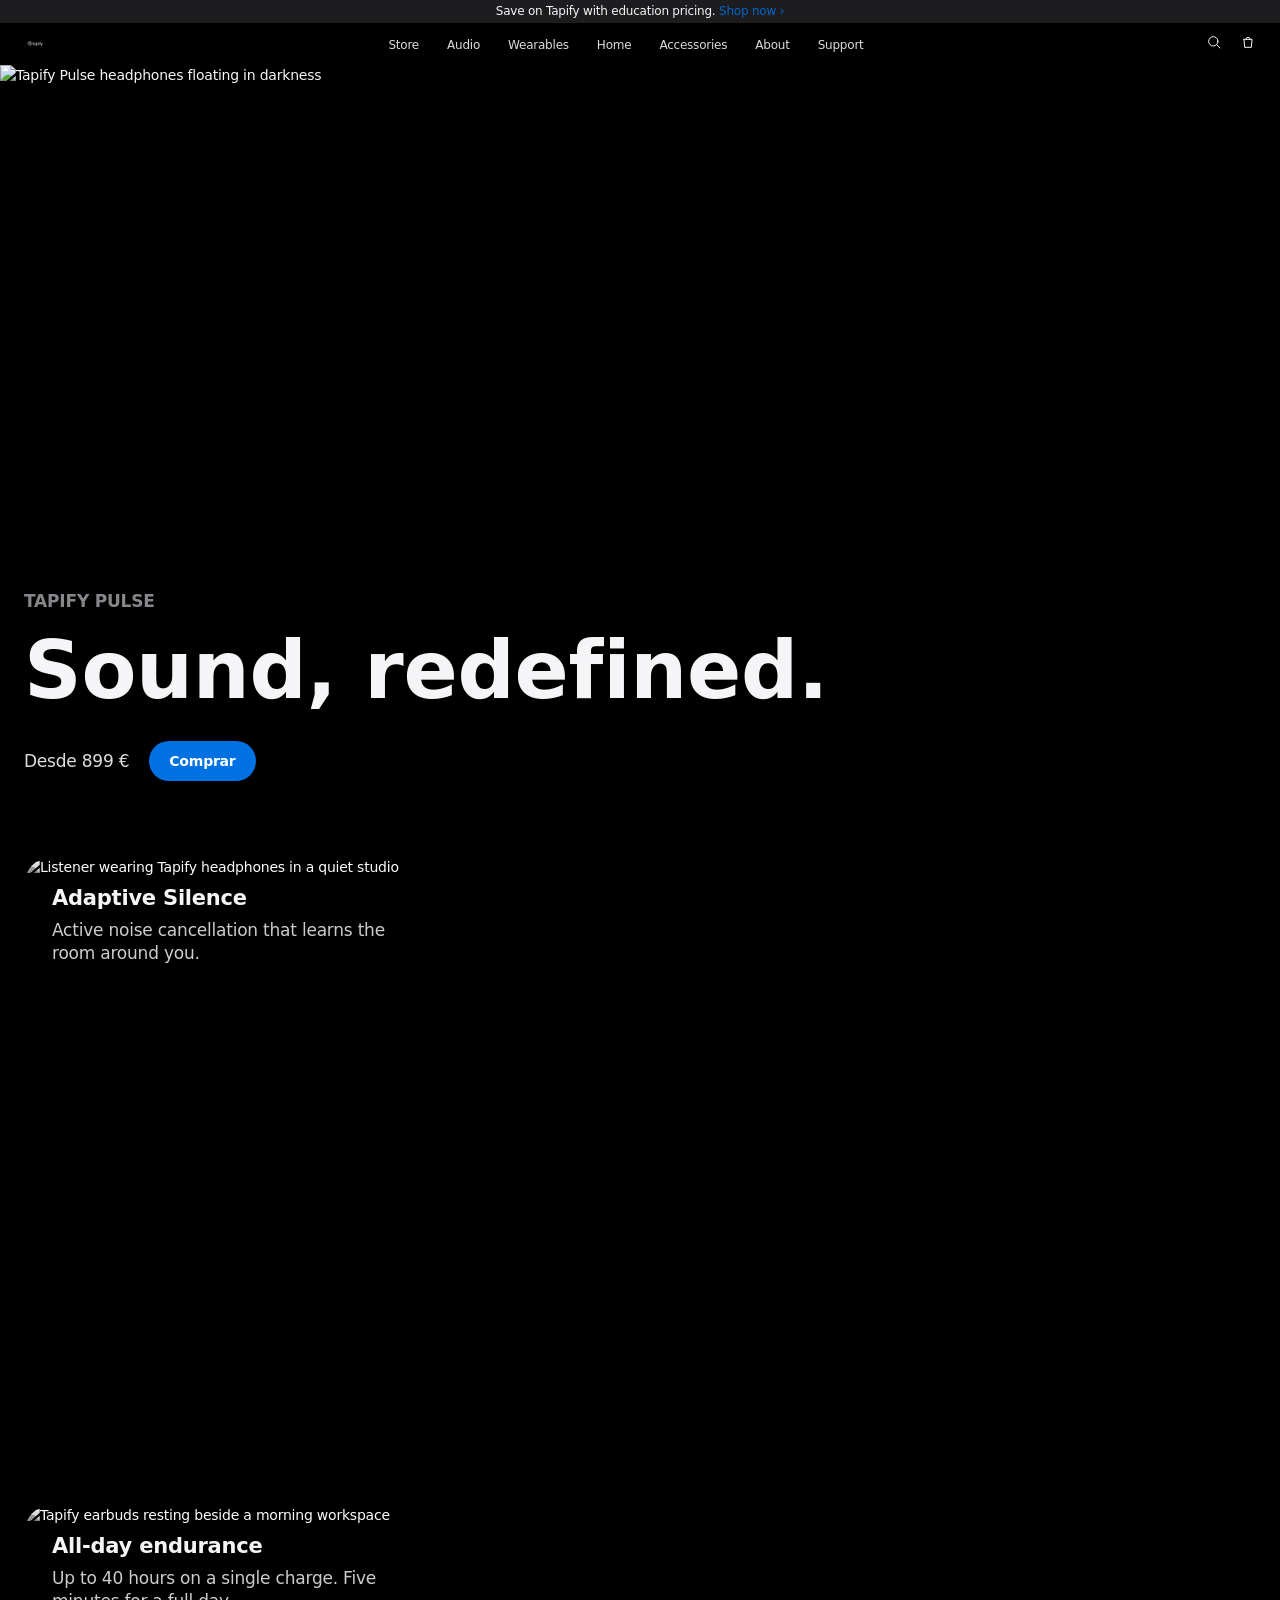
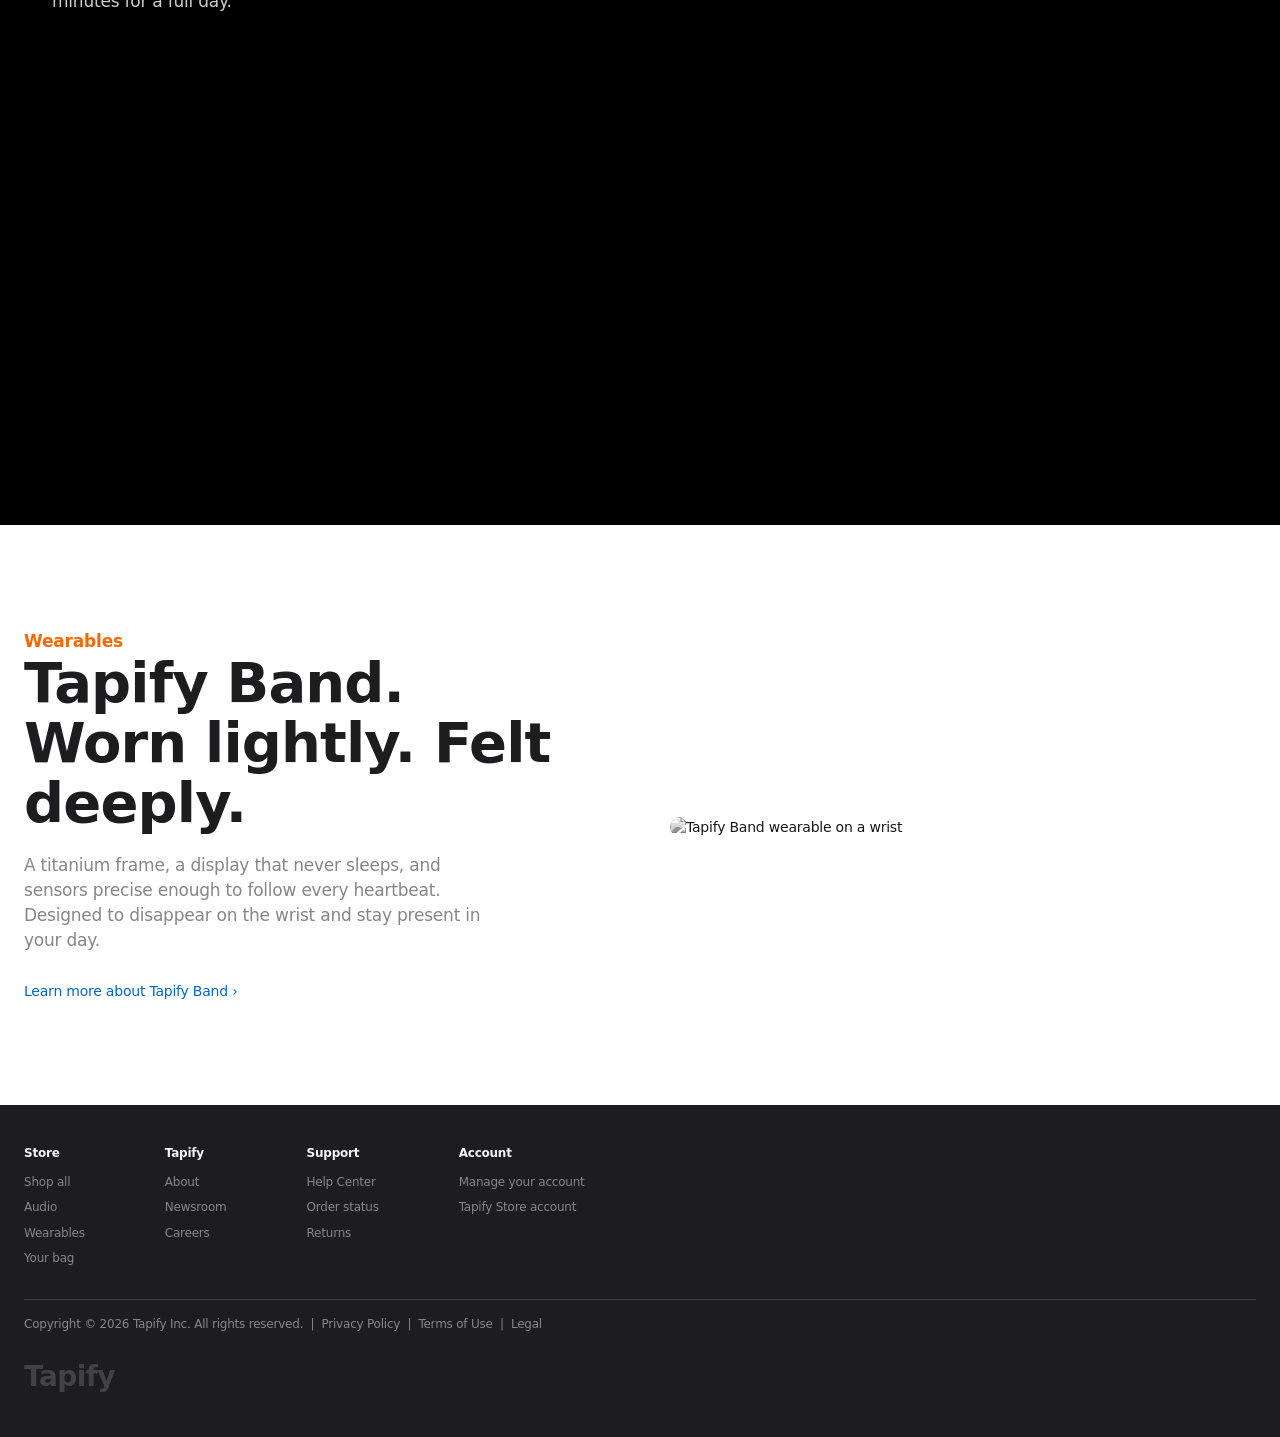
==== index.html @ 0c236855 "Initial Tapify storefront: 5 pages + shared design system Co-Authored-By: Claude Opus 4.8 (1M contex" ====
<!DOCTYPE html>
<html lang="en">
<head>
  <meta charset="UTF-8" />
  <meta name="viewport" content="width=device-width, initial-scale=1.0" />
  <title>Tapify — Sound, redefined.</title>
  <link rel="stylesheet" href="styles/global.css" />
  <link rel="stylesheet" href="styles/home.css" />
</head>
<body>

  <!-- 1. Promo banner -->
  <div class="promo">
    Save on Tapify with education pricing. <a href="shop.html" class="link-blue">Shop now &rsaquo;</a>
  </div>

  <!-- 2. Sticky pill nav -->
  <nav class="nav">
    <div class="nav__inner">
      <a href="index.html" class="nav__brand" aria-label="Tapify home">
        <img src="assets/tapify-logo.png" alt="Tapify" />
      </a>

      <ul class="nav__links">
        <li><a href="shop.html">Store</a></li>
        <li><a href="product.html">Audio</a></li>
        <li><a href="shop.html">Wearables</a></li>
        <li><a href="shop.html">Home</a></li>
        <li><a href="shop.html">Accessories</a></li>
        <li><a href="about.html">About</a></li>
        <li><a href="about.html">Support</a></li>
      </ul>

      <div class="nav__icons">
        <a href="shop.html" aria-label="Search">
          <svg viewBox="0 0 24 24" stroke-width="1.5" stroke-linecap="round" stroke-linejoin="round">
            <circle cx="11" cy="11" r="7" />
            <line x1="16.5" y1="16.5" x2="21" y2="21" />
          </svg>
        </a>
        <a href="cart.html" aria-label="Bag">
          <svg viewBox="0 0 24 24" stroke-width="1.5" stroke-linecap="round" stroke-linejoin="round">
            <path d="M6 8h12l-1 12H7L6 8Z" />
            <path d="M9 8a3 3 0 0 1 6 0" />
          </svg>
        </a>
      </div>
    </div>
  </nav>

  <!-- 3. HERO stage -->
  <header class="hero">
    <div class="hero__media">
      <img
        src="https://images.unsplash.com/photo-1505740420928-5e560c06d30e?w=1600"
        alt="Tapify Pulse headphones floating in darkness"
      />
    </div>
    <div class="container hero__copy">
      <p class="eyebrow">TAPIFY PULSE</p>
      <h1 class="hero-title hero__title">Sound, redefined.</h1>
      <div class="hero__row">
        <span class="hero__price">Desde 899 &euro;</span>
        <a href="product.html" class="btn-cta">Comprar</a>
      </div>
    </div>
  </header>

  <!-- 4. Two stacked DARK feature stages -->
  <section class="section--dark feature-stage">
    <div class="container">
      <figure class="feature-card">
        <img
          src="https://images.unsplash.com/photo-1484704849700-f032a568e944?w=1600"
          alt="Listener wearing Tapify headphones in a quiet studio"
        />
        <figcaption class="feature-card__overlay">
          <span class="feature-card__kicker">Adaptive Silence</span>
          <span class="feature-card__sub">Active noise cancellation that learns the room around you.</span>
        </figcaption>
      </figure>
    </div>
  </section>

  <section class="section--dark feature-stage">
    <div class="container">
      <figure class="feature-card">
        <img
          src="https://images.unsplash.com/photo-1546435770-a3e426bf472b?w=1600"
          alt="Tapify earbuds resting beside a morning workspace"
        />
        <figcaption class="feature-card__overlay">
          <span class="feature-card__kicker">All-day endurance</span>
          <span class="feature-card__sub">Up to 40 hours on a single charge. Five minutes for a full day.</span>
        </figcaption>
      </figure>
    </div>
  </section>

  <!-- 5. LIGHT detail band -->
  <section class="section section--light detail">
    <div class="container">
      <p class="eyebrow eyebrow--orange">Wearables</p>
      <div class="split">
        <div>
          <h2 class="display">Tapify Band.<br />Worn lightly. Felt deeply.</h2>
          <p class="body-copy">
            A titanium frame, a display that never sleeps, and sensors precise
            enough to follow every heartbeat. Designed to disappear on the wrist
            and stay present in your day.
          </p>
          <a href="product.html" class="link-blue">Learn more about Tapify Band &rsaquo;</a>
        </div>
        <img
          src="https://images.unsplash.com/photo-1523275335684-37898b6baf30?w=1600"
          alt="Tapify Band wearable on a wrist"
        />
      </div>
    </div>
  </section>

  <!-- 6. Footer -->
  <footer class="footer">
    <div class="container">
      <div class="footer__cols">
        <div class="footer__col">
          <h4>Store</h4>
          <ul>
            <li><a href="shop.html">Shop all</a></li>
            <li><a href="product.html">Audio</a></li>
            <li><a href="shop.html">Wearables</a></li>
            <li><a href="cart.html">Your bag</a></li>
          </ul>
        </div>
        <div class="footer__col">
          <h4>Tapify</h4>
          <ul>
            <li><a href="about.html">About</a></li>
            <li><a href="about.html">Newsroom</a></li>
            <li><a href="about.html">Careers</a></li>
          </ul>
        </div>
        <div class="footer__col">
          <h4>Support</h4>
          <ul>
            <li><a href="about.html">Help Center</a></li>
            <li><a href="about.html">Order status</a></li>
            <li><a href="about.html">Returns</a></li>
          </ul>
        </div>
        <div class="footer__col">
          <h4>Account</h4>
          <ul>
            <li><a href="about.html">Manage your account</a></li>
            <li><a href="shop.html">Tapify Store account</a></li>
          </ul>
        </div>
      </div>

      <div class="footer__bottom">
        <p>Copyright &copy; 2026 Tapify Inc. All rights reserved. &nbsp;|&nbsp;
          <a href="about.html">Privacy Policy</a> &nbsp;|&nbsp;
          <a href="about.html">Terms of Use</a> &nbsp;|&nbsp;
          <a href="about.html">Legal</a>
        </p>
        <p class="footer__wordmark">Tapify</p>
      </div>
    </div>
  </footer>

</body>
</html>
---- styles/global.css ----
/* Tapify — Global / shared styles (nav, footer, buttons, type, layout) */
@import url("tokens.css");

*, *::before, *::after { box-sizing: border-box; margin: 0; padding: 0; }

html { -webkit-font-smoothing: antialiased; scroll-behavior: smooth; }

body {
  font-family: var(--font-sf-pro-text);
  font-size: var(--text-body);
  line-height: var(--leading-body);
  letter-spacing: var(--tracking-body);
  background: var(--surface-0);
  color: var(--color-frost-white);
  font-feature-settings: "numr";
}

img { display: block; max-width: 100%; }
a { color: inherit; text-decoration: none; }

/* Layout container */
.container {
  max-width: var(--page-max-width);
  margin: 0 auto;
  padding-left: var(--spacing-24);
  padding-right: var(--spacing-24);
  width: 100%;
}

/* Section rhythm */
.section { padding-block: 104px; }
.section--dark  { background: var(--surface-0); color: var(--color-frost-white); }
.section--light { background: var(--surface-5); color: var(--color-obsidian); }

/* Headlines */
.display { font-family: var(--font-sf-pro-display); font-weight: var(--font-weight-bold);
  font-size: var(--text-display); line-height: var(--leading-display); letter-spacing: var(--tracking-display); }
.hero-title { font-family: var(--font-sf-pro-display); font-weight: var(--font-weight-bold);
  font-size: var(--text-hero); line-height: var(--leading-hero); letter-spacing: var(--tracking-hero); }
.heading-lg { font-family: var(--font-sf-pro-display); font-weight: var(--font-weight-bold);
  font-size: var(--text-heading-lg); line-height: var(--leading-heading-lg); letter-spacing: var(--tracking-heading-lg); }

/* Eyebrow */
.eyebrow { font-size: 17px; font-weight: var(--font-weight-semibold); letter-spacing: -0.19px; }
.eyebrow--orange { color: var(--color-signal-orange); }
.eyebrow--violet { color: var(--color-iris-violet); }
.eyebrow--teal   { color: var(--color-reef-teal); }

/* Body copy */
.body-copy { font-size: 17px; font-weight: 400; line-height: 1.47; color: var(--color-platinum); max-width: 460px; }
.section--dark .body-copy { color: var(--color-frost-white); }

/* Buttons */
.btn-cta {
  display: inline-flex; align-items: center; justify-content: center;
  background: var(--color-apple-blue); color: #fff;
  font-size: 14px; font-weight: 600; letter-spacing: -0.22px;
  border: none; border-radius: var(--radius-buttons);
  padding: 10px 20px; cursor: pointer;
}
.btn-ghost {
  display: inline-flex; align-items: center;
  background: transparent; color: var(--color-frost-white);
  font-size: 14px; font-weight: 400; border-radius: var(--radius-buttons);
  padding: 10px 20px; cursor: pointer;
}
.section--light .btn-ghost { color: var(--color-obsidian); }
.link-blue { color: var(--color-link-blue); }

/* Promo banner */
.promo {
  background: var(--color-obsidian); color: var(--color-frost-white);
  text-align: center; font-size: 12px; padding: 3px 0;
}
.promo a { color: var(--color-link-blue); }

/* Top nav (pill) */
.nav {
  position: sticky; top: 0; z-index: 50;
  background: rgba(0,0,0,0.8); backdrop-filter: saturate(180%) blur(20px);
}
.nav__inner {
  display: flex; align-items: center; justify-content: space-between;
  padding: 10px var(--spacing-24);
  max-width: var(--page-max-width); margin: 0 auto;
}
.nav__brand { height: 22px; display: flex; align-items: center; }
.nav__brand img { height: 22px; width: auto; }
.nav__links { display: flex; gap: 28px; list-style: none; }
.nav__links a { font-size: 12px; font-weight: 400; color: var(--color-frost-white); opacity: .9; }
.nav__links a:hover { opacity: 1; }
.nav__icons { display: flex; gap: 18px; align-items: center; }
.nav__icons svg { width: 16px; height: 16px; stroke: var(--color-frost-white); fill: none; }

/* Footer */
.footer {
  background: var(--surface-2); color: var(--color-platinum);
  font-size: 12px; padding-block: 40px;
}
.footer a { color: var(--color-platinum); }
.footer a:hover { color: var(--color-frost-white); }
.footer__cols { display: flex; gap: 80px; flex-wrap: wrap; }
.footer__col h4 { color: var(--color-frost-white); font-size: 12px; margin-bottom: 12px; }
.footer__col ul { list-style: none; display: flex; flex-direction: column; gap: 8px; }
.footer__bottom { border-top: 1px solid var(--color-smoke); margin-top: 32px; padding-top: 16px; }

/* Cards */
.feature-card {
  border-radius: var(--radius-cards); overflow: hidden; position: relative;
}
.feature-card img { width: 100%; height: 100%; object-fit: cover; filter: grayscale(1) contrast(1.05); }
.feature-card__overlay {
  position: absolute; top: 28px; left: 28px; max-width: 340px;
  color: var(--color-frost-white); font-size: 17px; line-height: 1.33;
}

/* Two-column light block */
.split { display: grid; grid-template-columns: 1fr 1fr; gap: 60px; align-items: center; }
.split img { width: 100%; height: auto; }

/* Responsive */
@media (max-width: 900px) {
  .hero-title { font-size: 56px; }
  .display { font-size: 40px; }
  .split { grid-template-columns: 1fr; gap: 32px; }
  .nav__links { display: none; }
  .footer__cols { gap: 40px; }
}
@media (max-width: 560px) {
  .hero-title { font-size: 40px; }
  .display { font-size: 32px; }
  .section { padding-block: 64px; }
}
---- styles/home.css ----
/* Tapify — Home / Landing page-specific layout only (tokens live in global.css) */

/* HERO stage */
.hero {
  position: relative;
  min-height: 88vh;
  background: var(--surface-0);
  overflow: hidden;
  display: flex;
  align-items: flex-end;
}
.hero__media {
  position: absolute;
  inset: 0;
  display: flex;
  align-items: center;
  justify-content: center;
}
.hero__media img {
  width: 100%;
  height: 100%;
  object-fit: contain;
  object-position: center 40%;
}
.hero__copy {
  position: relative;
  z-index: 2;
  padding-bottom: 76px;
}
.hero__copy .eyebrow { color: var(--color-platinum); margin-bottom: 16px; }
.hero__title { margin-bottom: 28px; }
.hero__row {
  display: flex;
  align-items: center;
  gap: 20px;
}
.hero__price {
  font-size: 17px;
  color: var(--color-frost-white);
  opacity: .9;
}

/* Feature stages (stacked dark full-bleed cards) */
.feature-stage { padding-block: 0; }
.feature-stage + .feature-stage { padding-top: 28px; }
.feature-stage .feature-card { height: 620px; }
.feature-card__overlay .feature-card__kicker { display: block; font-size: 21px; font-weight: 600; margin-bottom: 6px; }
.feature-card__overlay .feature-card__sub { display: block; color: var(--color-silver-mist); }

/* Light detail band split tweaks */
.detail .body-copy { margin-block: 20px 28px; }
.detail .split img { border-radius: var(--radius-3xl-2); filter: grayscale(1) contrast(1.05); }

/* Footer wordmark */
.footer__wordmark {
  font-family: var(--font-sf-pro-display);
  font-weight: var(--font-weight-bold);
  font-size: 28px;
  letter-spacing: -0.6px;
  color: var(--color-smoke);
  margin-top: 24px;
}

@media (max-width: 900px) {
  .feature-stage .feature-card { height: 460px; }
  .hero { min-height: 72vh; }
}
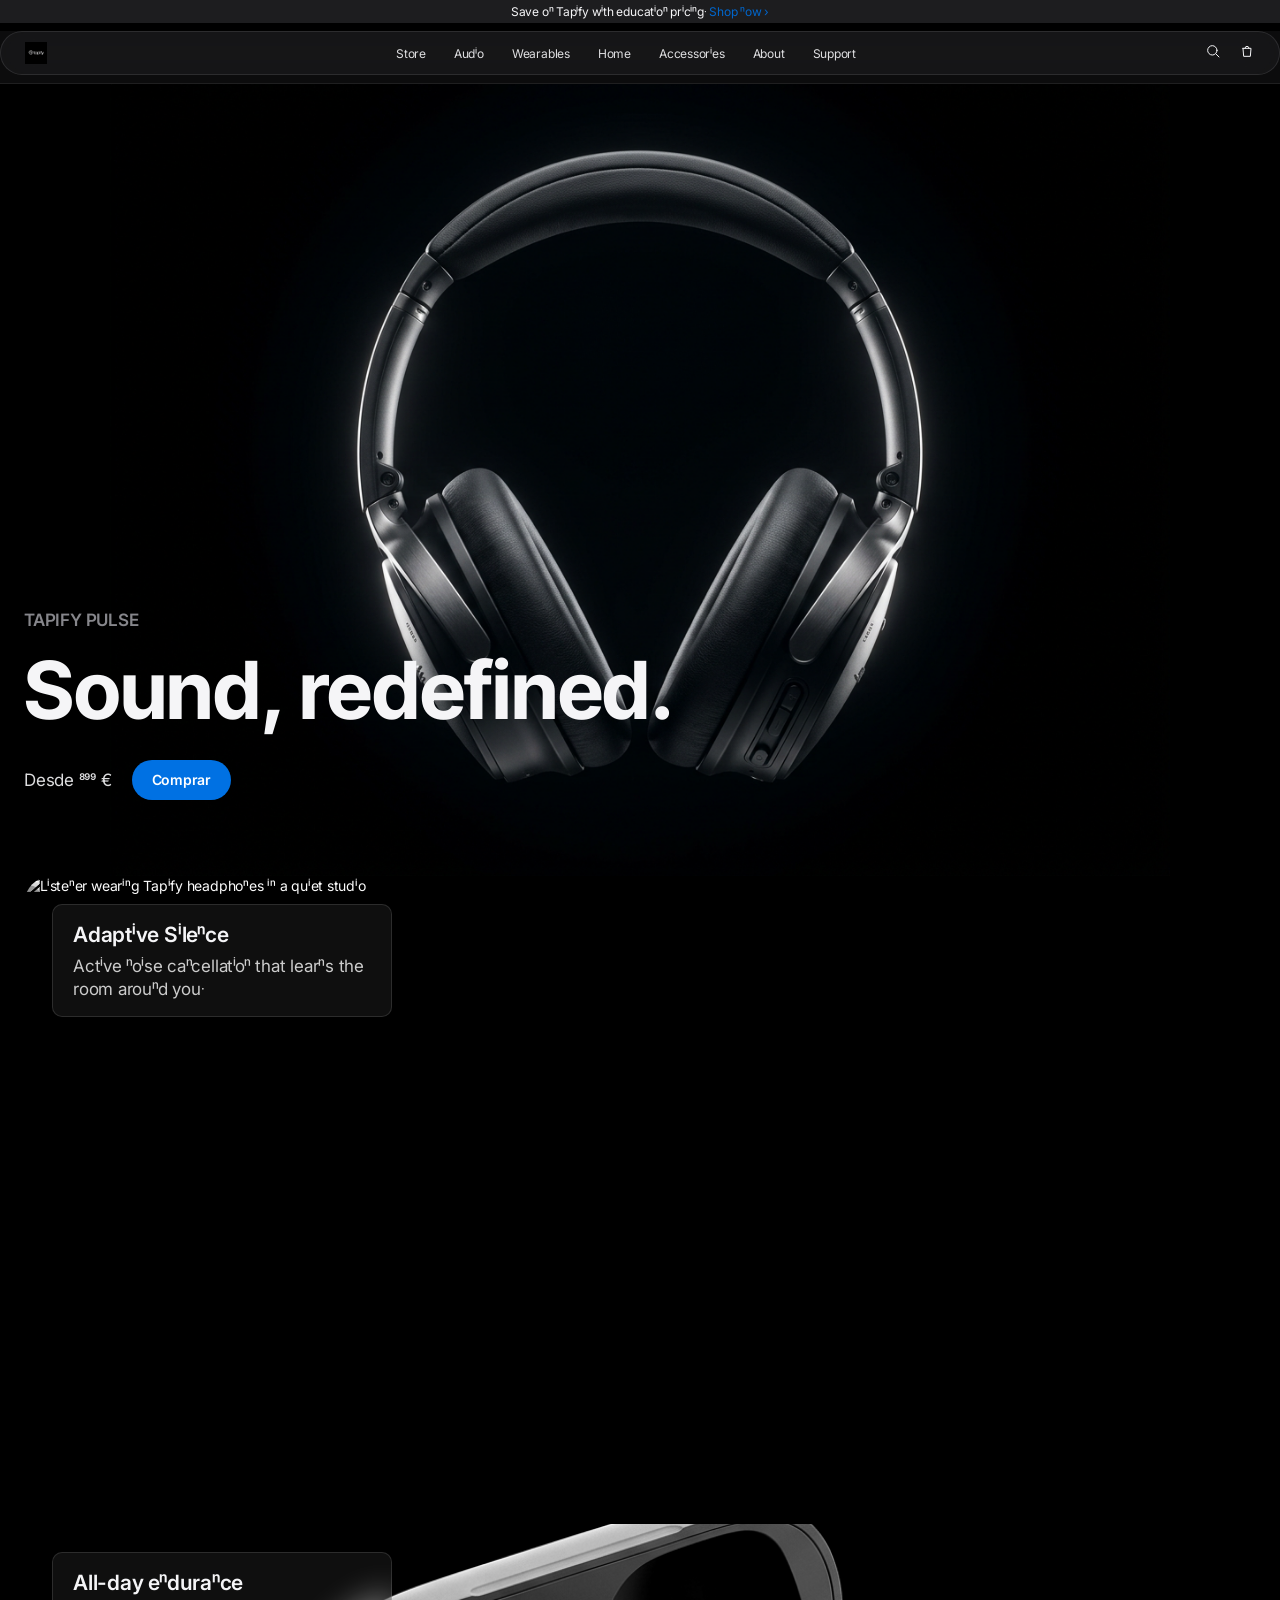
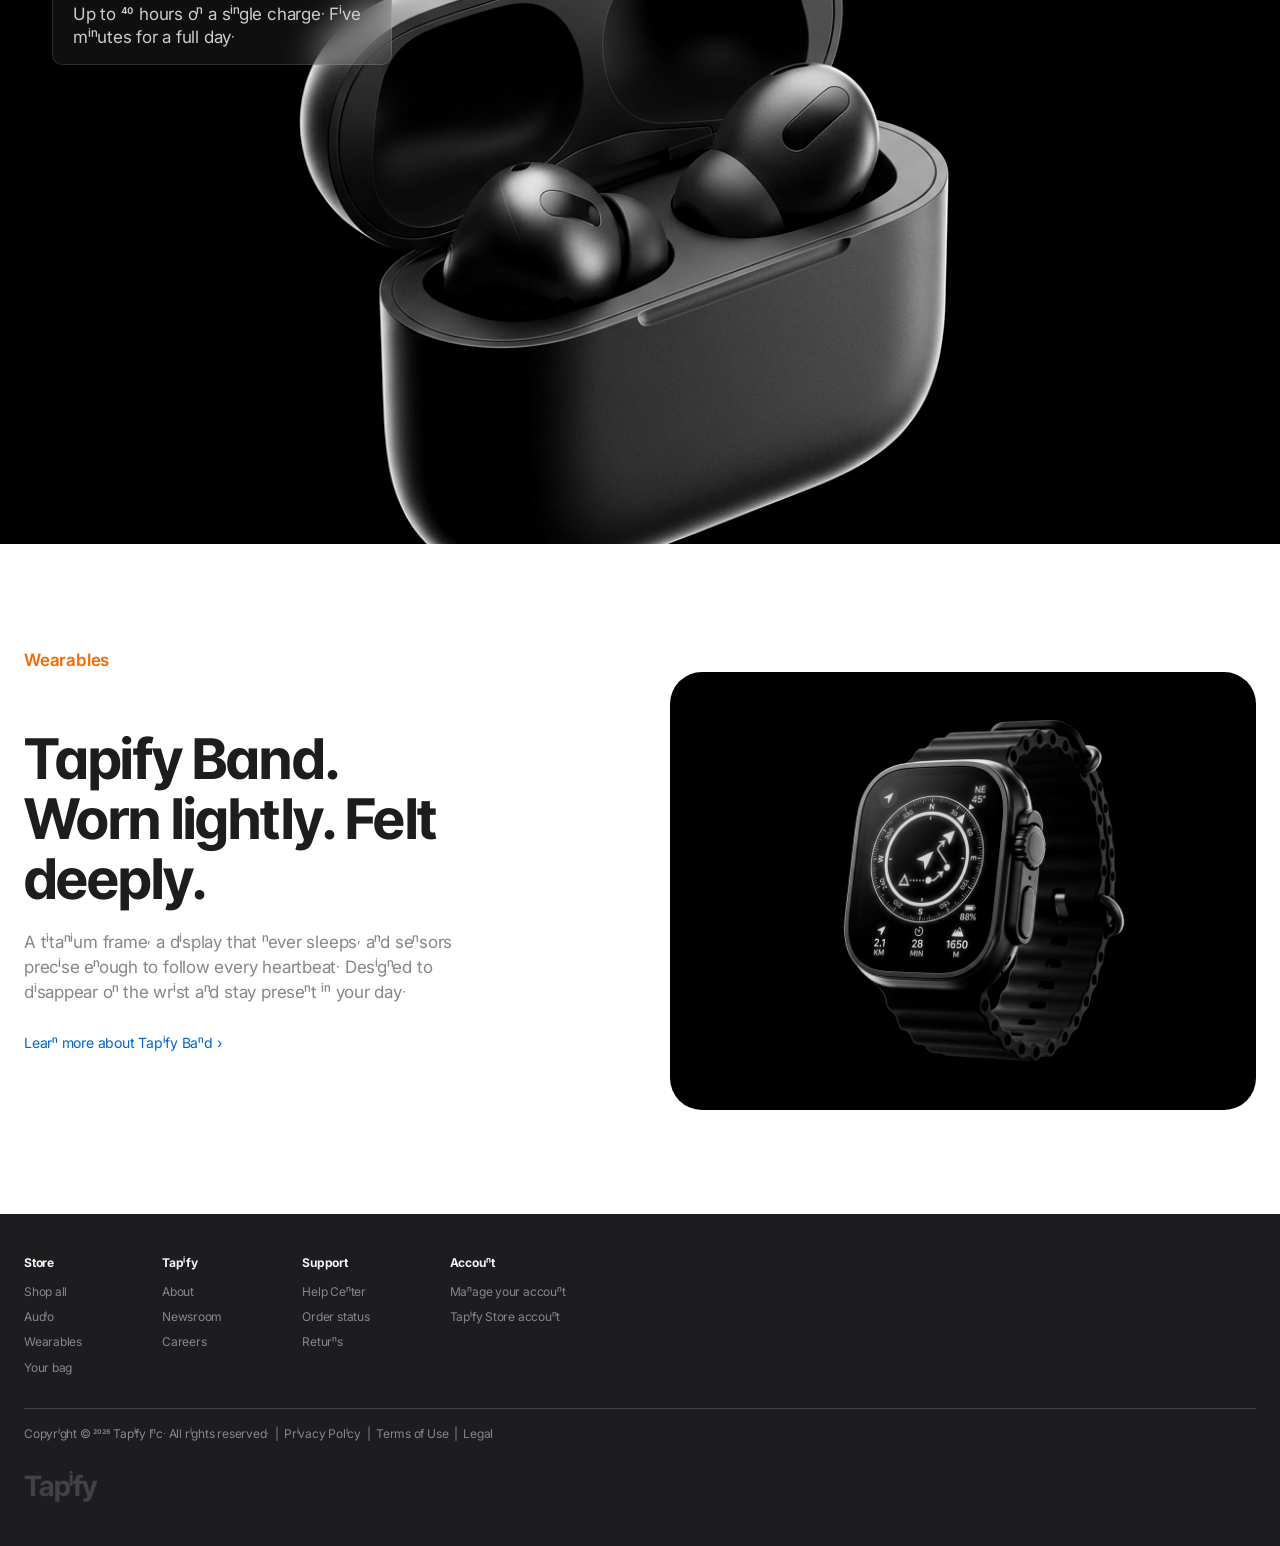
==== commit 6c0dbc6d: "v2 polish: modern Inter typography, glassmorphism, on-brand black-bg product imagery Co-Authored-By:" ====
--- a/index.html
+++ b/index.html
@@ -52,7 +52,7 @@
   <header class="hero">
     <div class="hero__media">
       <img
-        src="https://images.unsplash.com/photo-1505740420928-5e560c06d30e?w=1600"
+        src="assets/p-headphones.png"
         alt="Tapify Pulse headphones floating in darkness"
       />
     </div>
@@ -71,10 +71,10 @@
     <div class="container">
       <figure class="feature-card">
         <img
-          src="https://images.unsplash.com/photo-1484704849700-f032a568e944?w=1600"
+          src="https://images.unsplash.com/photo-1511671782779-c97d3d27a1d4?auto=format&fit=crop&w=1600&q=80"
           alt="Listener wearing Tapify headphones in a quiet studio"
         />
-        <figcaption class="feature-card__overlay">
+        <figcaption class="feature-card__overlay glass">
           <span class="feature-card__kicker">Adaptive Silence</span>
           <span class="feature-card__sub">Active noise cancellation that learns the room around you.</span>
         </figcaption>
@@ -86,10 +86,10 @@
     <div class="container">
       <figure class="feature-card">
         <img
-          src="https://images.unsplash.com/photo-1546435770-a3e426bf472b?w=1600"
+          src="assets/p-earbuds.png"
           alt="Tapify earbuds resting beside a morning workspace"
         />
-        <figcaption class="feature-card__overlay">
+        <figcaption class="feature-card__overlay glass">
           <span class="feature-card__kicker">All-day endurance</span>
           <span class="feature-card__sub">Up to 40 hours on a single charge. Five minutes for a full day.</span>
         </figcaption>
@@ -112,7 +112,7 @@
           <a href="product.html" class="link-blue">Learn more about Tapify Band &rsaquo;</a>
         </div>
         <img
-          src="https://images.unsplash.com/photo-1523275335684-37898b6baf30?w=1600"
+          src="assets/p-watch.png"
           alt="Tapify Band wearable on a wrist"
         />
       </div>
--- a/styles/global.css
+++ b/styles/global.css
@@ -1,5 +1,13 @@
 /* Tapify — Global / shared styles (nav, footer, buttons, type, layout) */
+@import url("https://fonts.googleapis.com/css2?family=Inter:wght@400;500;600;700;800;900&family=Inter+Tight:wght@600;700;800;900&display=swap");
 @import url("tokens.css");
+
+/* Modern typography: Inter Tight for display headlines, Inter for everything else
+   (close to SF Pro proportions, available everywhere, crisp negative tracking) */
+:root {
+  --font-sf-pro-display: 'Inter Tight', ui-sans-serif, system-ui, -apple-system, BlinkMacSystemFont, sans-serif;
+  --font-sf-pro-text: 'Inter', ui-sans-serif, system-ui, -apple-system, BlinkMacSystemFont, sans-serif;
+}
 
 *, *::before, *::after { box-sizing: border-box; margin: 0; padding: 0; }
 
@@ -131,3 +139,71 @@
   .display { font-size: 32px; }
   .section { padding-block: 64px; }
 }
+
+/* ============================================================
+   Modern layer: glassmorphism + refined motion (Tapify v2)
+   Subtle translucent panels w/ backdrop-blur + hairline borders.
+   No drop-shadows on the page body — depth via surface + glass.
+   ============================================================ */
+
+/* Glass nav — frosted obsidian pill that floats over content */
+.nav {
+  background: rgba(22, 22, 24, 0.55);
+  backdrop-filter: saturate(180%) blur(22px);
+  -webkit-backdrop-filter: saturate(180%) blur(22px);
+  border-bottom: 1px solid rgba(245, 245, 247, 0.08);
+}
+.nav__inner {
+  margin: 8px auto;
+  border-radius: var(--radius-full);
+  background: rgba(29, 29, 31, 0.5);
+  border: 1px solid rgba(245, 245, 247, 0.10);
+  backdrop-filter: saturate(180%) blur(20px);
+  -webkit-backdrop-filter: saturate(180%) blur(20px);
+}
+.nav__links a { transition: opacity .2s ease, color .2s ease; }
+
+/* Generic glass panel — use for spec cards, summary blocks, feature chips */
+.glass {
+  background: rgba(255, 255, 255, 0.06);
+  border: 1px solid rgba(255, 255, 255, 0.12);
+  backdrop-filter: blur(18px) saturate(160%);
+  -webkit-backdrop-filter: blur(18px) saturate(160%);
+  border-radius: var(--radius-3xl);
+}
+.section--light .glass {
+  background: rgba(29, 29, 31, 0.04);
+  border: 1px solid rgba(29, 29, 31, 0.08);
+}
+
+/* Glass overlay text plate on feature photos (legible over imagery) */
+.feature-card__overlay.glass {
+  padding: 16px 20px;
+  border-radius: var(--radius-lg);
+}
+
+/* Tactile CTA — pill press + subtle frost ring, still flat (no drop shadow) */
+.btn-cta {
+  transition: transform .18s ease, background .2s ease;
+}
+.btn-cta:hover { background: #0077ed; transform: translateY(-1px); }
+.btn-cta:active { transform: translateY(0); }
+.btn-ghost { transition: opacity .2s ease; }
+.btn-ghost:hover { opacity: .7; }
+
+/* Refined display tracking for Inter Tight (optically denser, Apple-like) */
+.hero-title, .display, .heading-lg { font-feature-settings: "ss01","cv11"; }
+
+/* Hero entrance + image float (deterministic, CSS only) */
+@media (prefers-reduced-motion: no-preference) {
+  .hero-title, .hero-cta, .eyebrow { animation: rise .9s cubic-bezier(.16,1,.3,1) both; }
+  .hero-cta { animation-delay: .08s; }
+}
+@keyframes rise {
+  from { opacity: 0; transform: translateY(14px); }
+  to   { opacity: 1; transform: translateY(0); }
+}
+
+/* Smooth image rendering + gentle scale on feature cards */
+.feature-card img { transition: transform .6s cubic-bezier(.16,1,.3,1); }
+.feature-card:hover img { transform: scale(1.03); }
